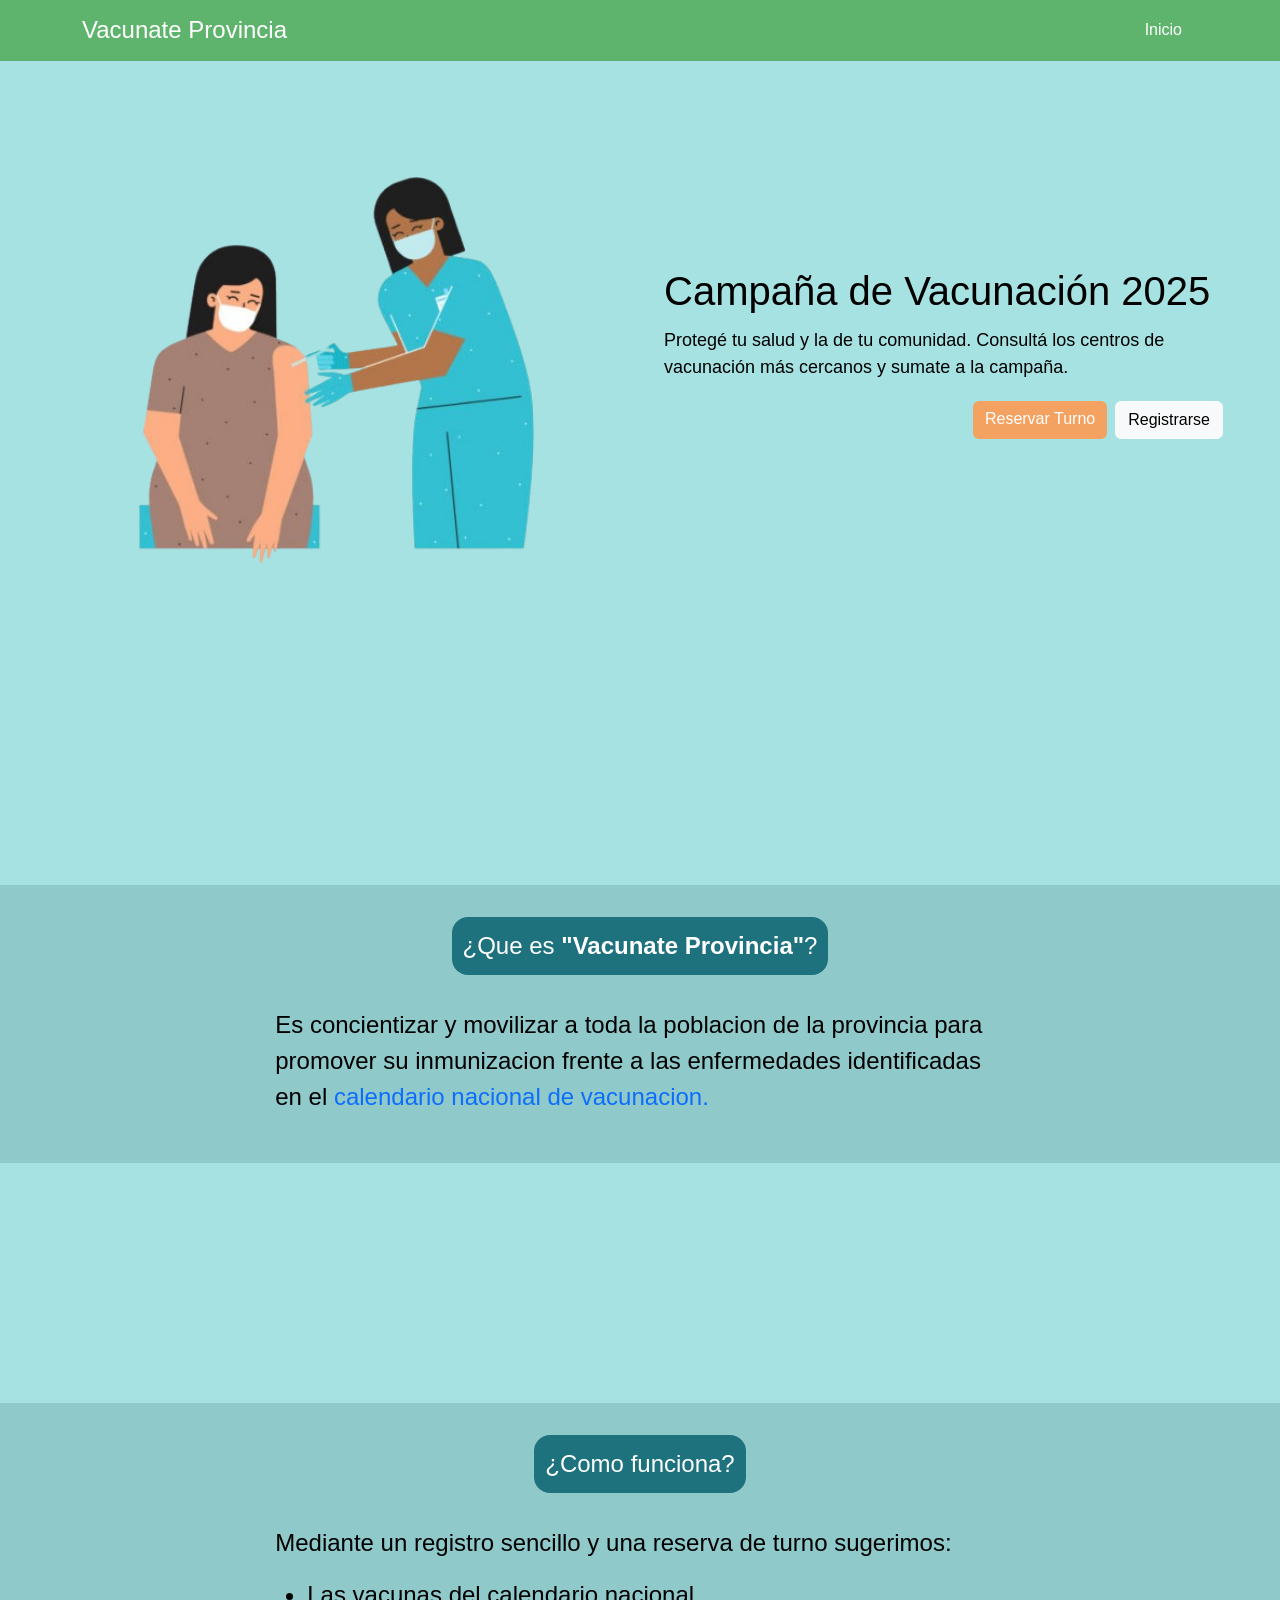
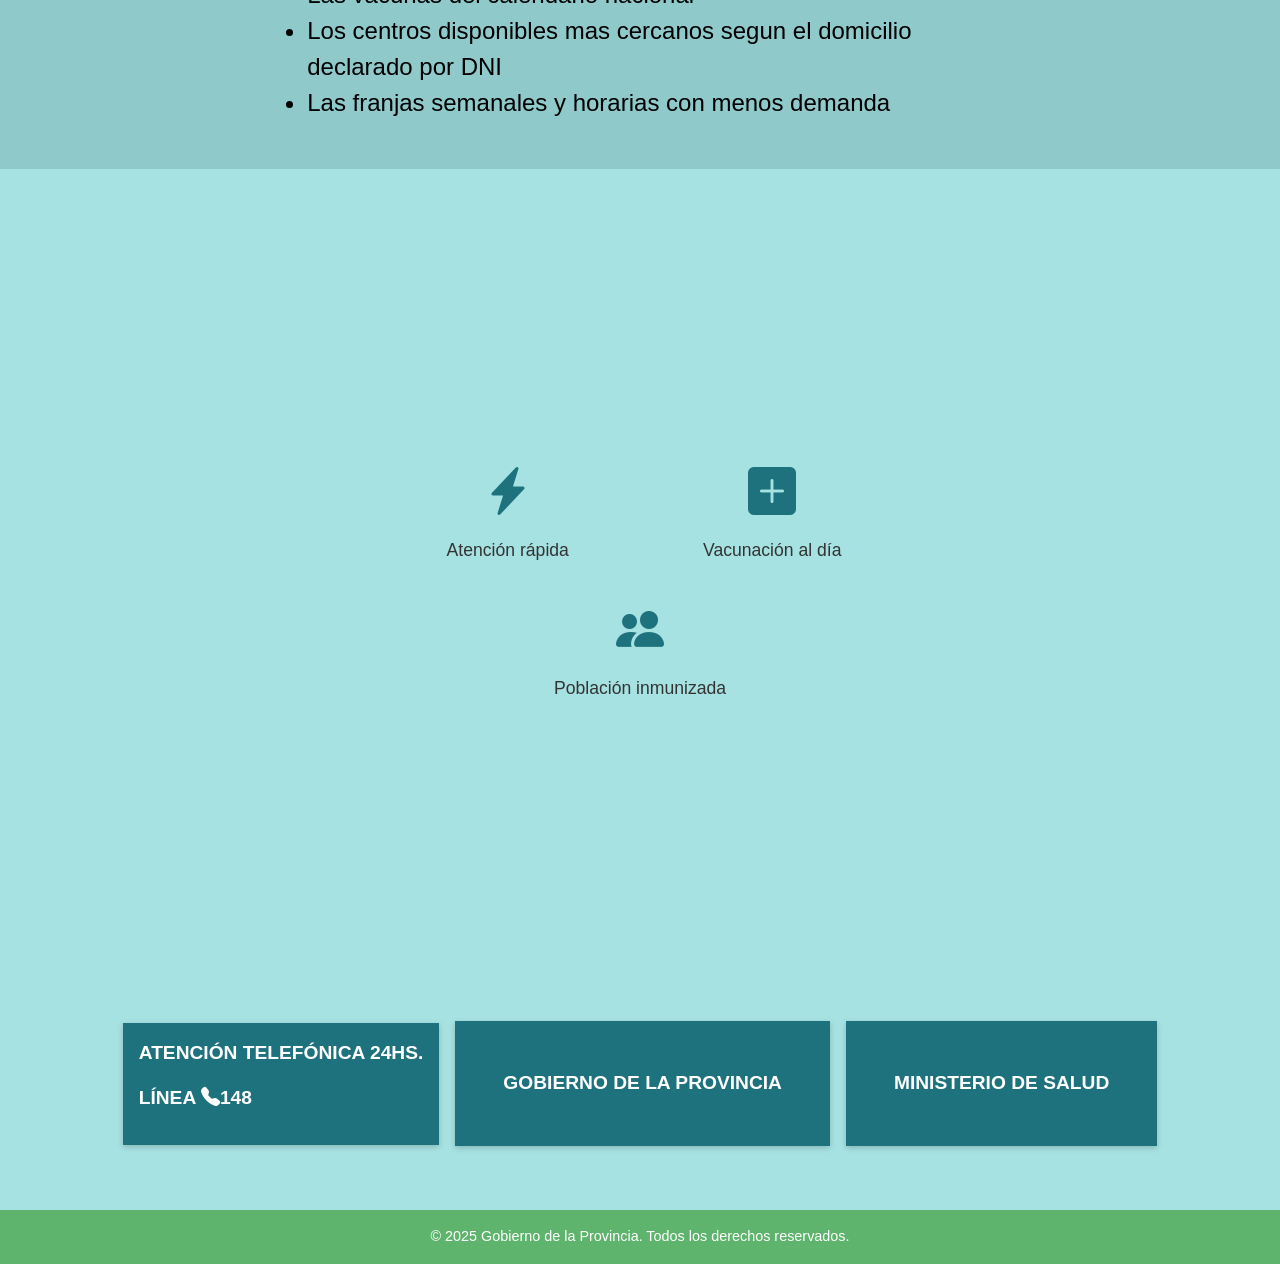
==== index.html @ 9dfaa013 "Se quita etiqueta sin par '</a>'" ====
<!DOCTYPE html>
<html lang="es">

<head>
    <meta charset="UTF-8" />
    <meta name="viewport" content="width=device-width, initial-scale=1.0" />
    <title>Campaña de Vacunación Provincial</title>
    <link href="https://cdn.jsdelivr.net/npm/bootstrap@5.3.0/dist/css/bootstrap.min.css" rel="stylesheet" />
    <link rel="stylesheet" href="https://cdn.jsdelivr.net/npm/bootstrap-icons@1.10.5/font/bootstrap-icons.css">
    <link href="./estilos/indice.css" rel="stylesheet" />
</head>

<body>
    <header class="py-3">
        <div class="container d-flex justify-content-between align-items-center">
            <h4 class="m-0">Vacunate Provincia</h4>
            <nav>

                <a href="index.html" class="text-white text-decoration-none me-3">Inicio</a>
            </nav>
        </div>
    </header>

    <main class="content d-flex flex-column" style="min-height: 60vh;">
        <section class="hero-container d-flex align-items-center justify-content-center gap-5">
            <div class="hero-img">
                <img src="./img/vacunation.png" alt="Vacunación" class="img-fluid rounded">
            </div>
            <div class="hero-text d-flex flex-column gap-1">

                <h1>Campaña de Vacunación 2025</h1>
                <p class="agrandar-fuente">Protegé tu salud y la de tu comunidad. Consultá los centros de vacunación más
                    cercanos y sumate a la
                    campaña.</p>
                <div class="d-flex gap-2 justify-btn">
                    <a href="./paginas/login.html" class="btn btn-primary  fit-content">Reservar Turno</a>
                    <a href="./registro-inicial.html" class="btn btn-light fit-content">Registrarse</a>
                </div>
            </div>
        </section>
        <section
            class="hero-container d-flex flex-column align-items-center justify-content-center gap-5 fuente-xlarge estilo-media color-back-section">
            <div class="d-flex flex-column ancho-div">
                <div class="estilo-div-pregunta">¿Que es <strong>"Vacunate Provincia"</strong>?</div>
                <div>
                    <p>Es concientizar y movilizar a toda la poblacion de la provincia para promover su inmunizacion
                        frente
                        a las enfermedades identificadas en el <a
                            href="https://www.argentina.gob.ar/sites/default/files/2025-01-v2-calendario-nacional-vacunacion.pdf"
                            style="text-decoration: none;">calendario nacional de vacunacion.</a></p>
                </div>
            </div>
        </section>
        <section
            class="hero-container d-flex flex-column align-items-center justify-content-center gap-5 fuente-xlarge estilo-media color-back-section"
            style="width: 100%;">
            <div class="d-flex flex-column ancho-div">
                <div class="estilo-div-pregunta">¿Como funciona?</div>
                <div>
                    <p>Mediante un registro sencillo y una reserva de turno sugerimos:
                    <ul>
                        <li>Las vacunas del calendario nacional</li>
                        <li>Los centros disponibles mas cercanos segun el domicilio declarado por DNI</li>
                        <li>Las franjas semanales y horarias con menos demanda</li>
                    </ul>
                    </p>
                </div>
            </div>
        </section>
        <section class="icon-section">
            <div class="icon-item">
                <i class="bi bi-lightning-charge-fill"></i>
                <p>Atención rápida</p>
            </div>
            <div class="icon-item">
                <i class="bi bi-plus-square-fill"></i>
                <p>Vacunación al día</p>
            </div>
            <div class="icon-item">
                <i class="bi bi-people-fill"></i>
                <p>Población inmunizada</p>
            </div>
        </section>
        <div class="info-boxes">
            <div class="box d-flex flex-column align-self-center p-3">
                <p>ATENCIÓN TELEFÓNICA 24HS.</p>
                <p>LÍNEA <span class="icono-telefono">
                        <i class="bi bi-telephone-fill"></i></span>148</p>
            </div>
            <div class="box align-self-center p-5">GOBIERNO DE LA PROVINCIA</div>
            <div class="box align-self-center p-5">MINISTERIO DE SALUD</div>
        </div>
    </main>
    <footer>
        <div class="container">
            <p class="mb-0">© 2025 Gobierno de la Provincia. Todos los derechos reservados.</p>
        </div>
    </footer>


    <script src="https://cdn.jsdelivr.net/npm/bootstrap@5.3.0/dist/js/bootstrap.bundle.min.js"></script>
</body>

</html>
---- estilos/indice.css ----
:root {
  --celeste: #a7e2e3;
  --verde: #5fb46d;
  --negro: #000000;
}

html,
body {
  margin: 0%;
  /*background-color: var(--celeste);*/
  color: var(--negro);
  font-family: 'Segoe UI', sans-serif;
}

body {
  display: flex;
  flex-direction: column;
  min-height: 100vh;
}

header,
footer {
  background-color: var(--verde);
  color: white;
}

main {
  background-color: var(--celeste);
}

main.content {
  flex: 1;
  /* Ocupa el espacio restante */
  display: flex;
  justify-content: center;
  align-items: center;
  gap: 15rem;
}

.hero {
  padding: 4rem 1rem;
  text-align: center;
  padding-bottom: 15rem;
}

.hero h1 {
  font-size: 2.5rem;
  font-weight: bold;
  color: green;
}

.hero p {
  font-size: 1.2rem;
  margin-top: 1rem;
}

.btn-primary {
  background-color: #f4a261;
  border: none;
  color: white;
}

.btn-primary:hover {
  background-color: #e07b39;
}

footer {
  padding: 1rem 0;
  text-align: center;
  font-size: 0.9rem;
}

.submit {
  width: 100%;
}

.hero-container {
  display: flex;
  flex-wrap: nowrap;
  gap: 2rem;
  padding: 2rem;
}

.hero-text {
  max-width: 600px;
  flex: 1;
}

.hero-img {
  max-width: 700px;
  flex: 1;
}

.hero-img img {
  width: 100%;
  height: auto;
  object-fit: cover;
}

.justify-btn {
  justify-content: end;
}

@media (max-width: 850px) {
  .hero-img {
    display: none;
  }

  .justify-btn {
    justify-content: space-evenly;
  }

  .estilo-extra {
    width: 100% !important;
    font-size: large;
    margin-bottom: 10%;
    background-color: #8fc9ca;
  }

  .hero-container {
    margin-top: 10%;
  }

}

.fit-content {
  max-width: fit-content;
}

.fuente-xlarge {
  font-size: x-large;
}

.ancho-div {
  width: 60%;
  gap:2rem;
}

.estilo-div-pregunta {
  align-self: center;
  background-color: #1e727d;
  color: white;
  padding: 1.5%;
  border-radius: 1rem;
  width: fit-content;
}

.agrandar-fuente {
  font-size: large;
}

.color-back-section{
  background-color: #8fc9ca;
}

.info-boxes {
  display: flex;
  flex-wrap: wrap;
  gap: 1rem;
  justify-content: center;
  margin: 2rem auto;
  font-weight: bolder;
  margin-bottom: 5%;
}

.box {
  background-color: #1e727d;
  color: white;
  padding: 1.5rem;
  font-size: 1.2rem;
  font-family: sans-serif;
  box-shadow: 0 2px 6px rgba(0, 0, 0, 0.2);
  transition: transform 0.3s ease;
}

.box:hover {
  transform: scale(1.03);
}

.icon-section {
  display: flex;
  flex-wrap: wrap;
  justify-content: center;
  gap: 2rem;
  margin: 3rem auto;
  text-align: center;
}

.icon-item {
  flex: 1 1 150px;
  display: flex;
  flex-direction: column;
  align-items: center;
  font-family: sans-serif;
}

.icon-item i {
  font-size: 3rem;
  color: #1e727d;
  margin-bottom: 0.5rem;
}

.icon-item p {
  font-size: 1.1rem;
  color: #333;
  margin: 0;
}
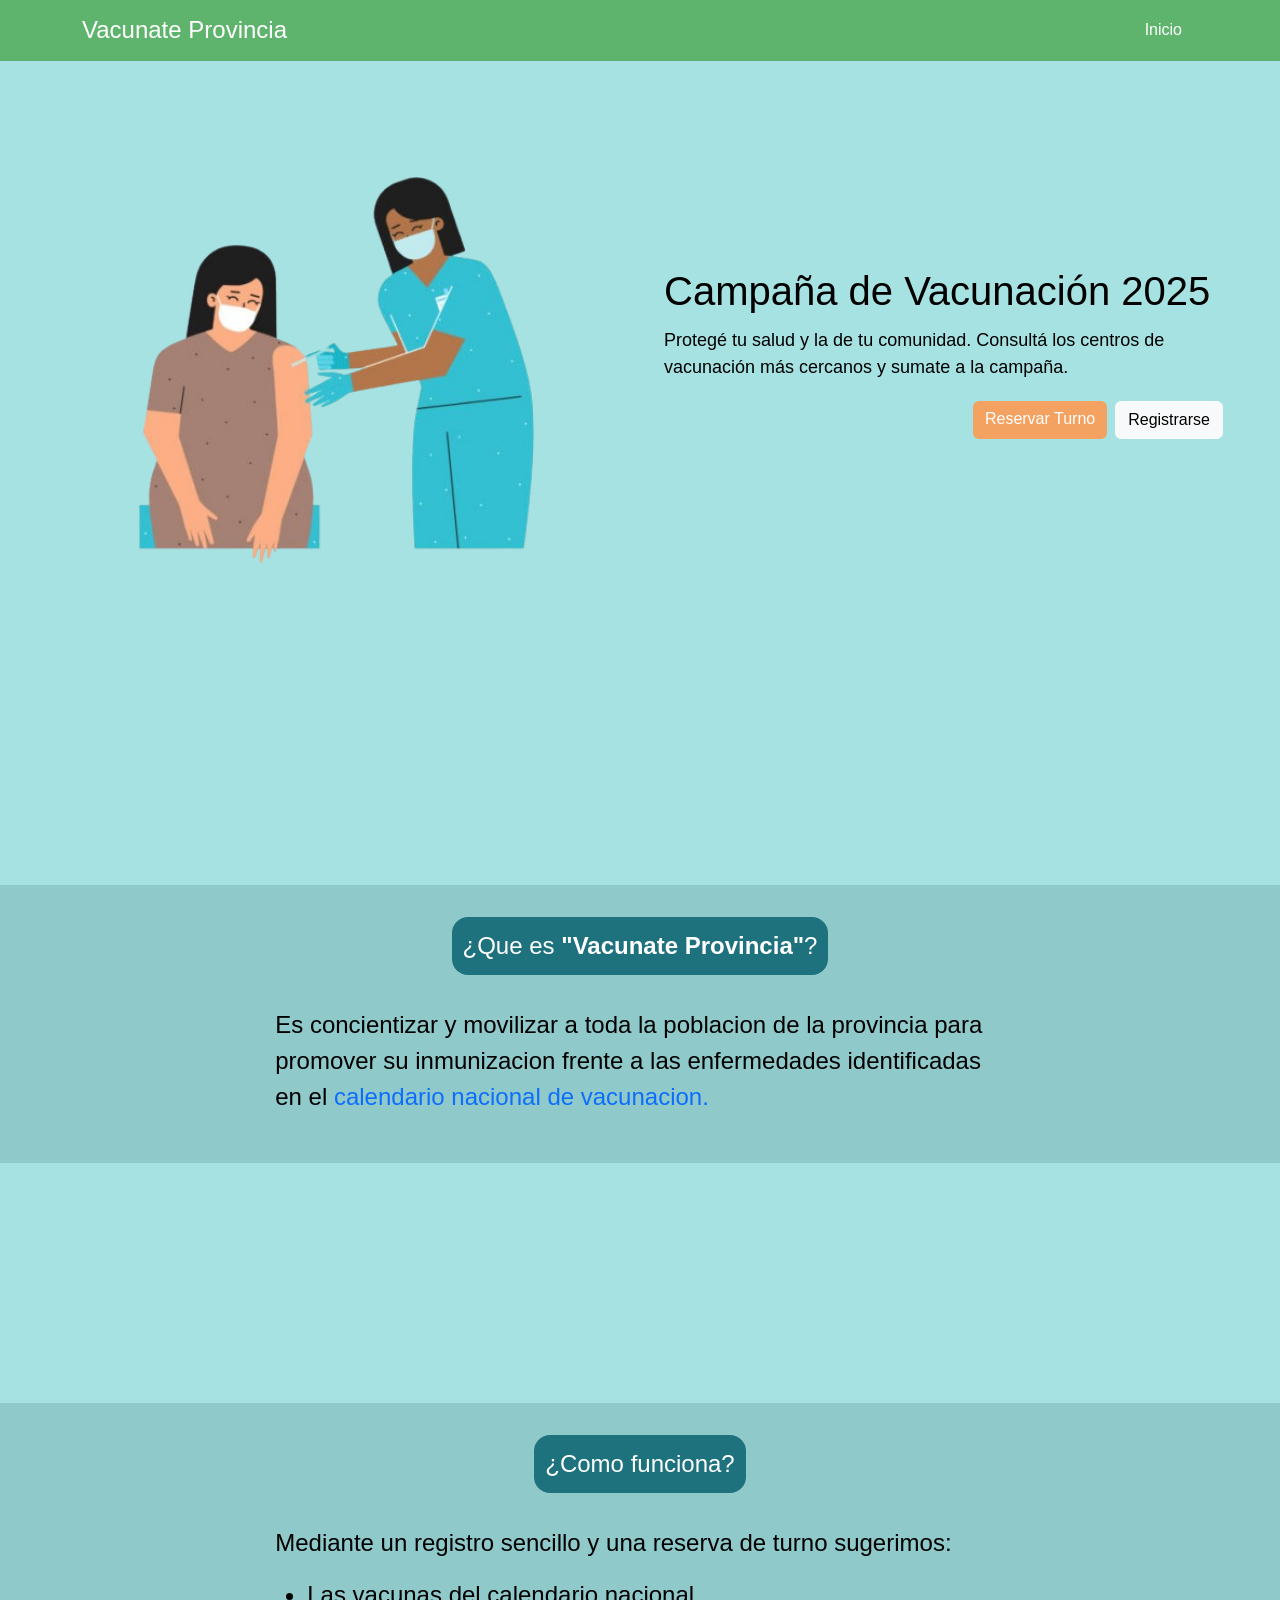
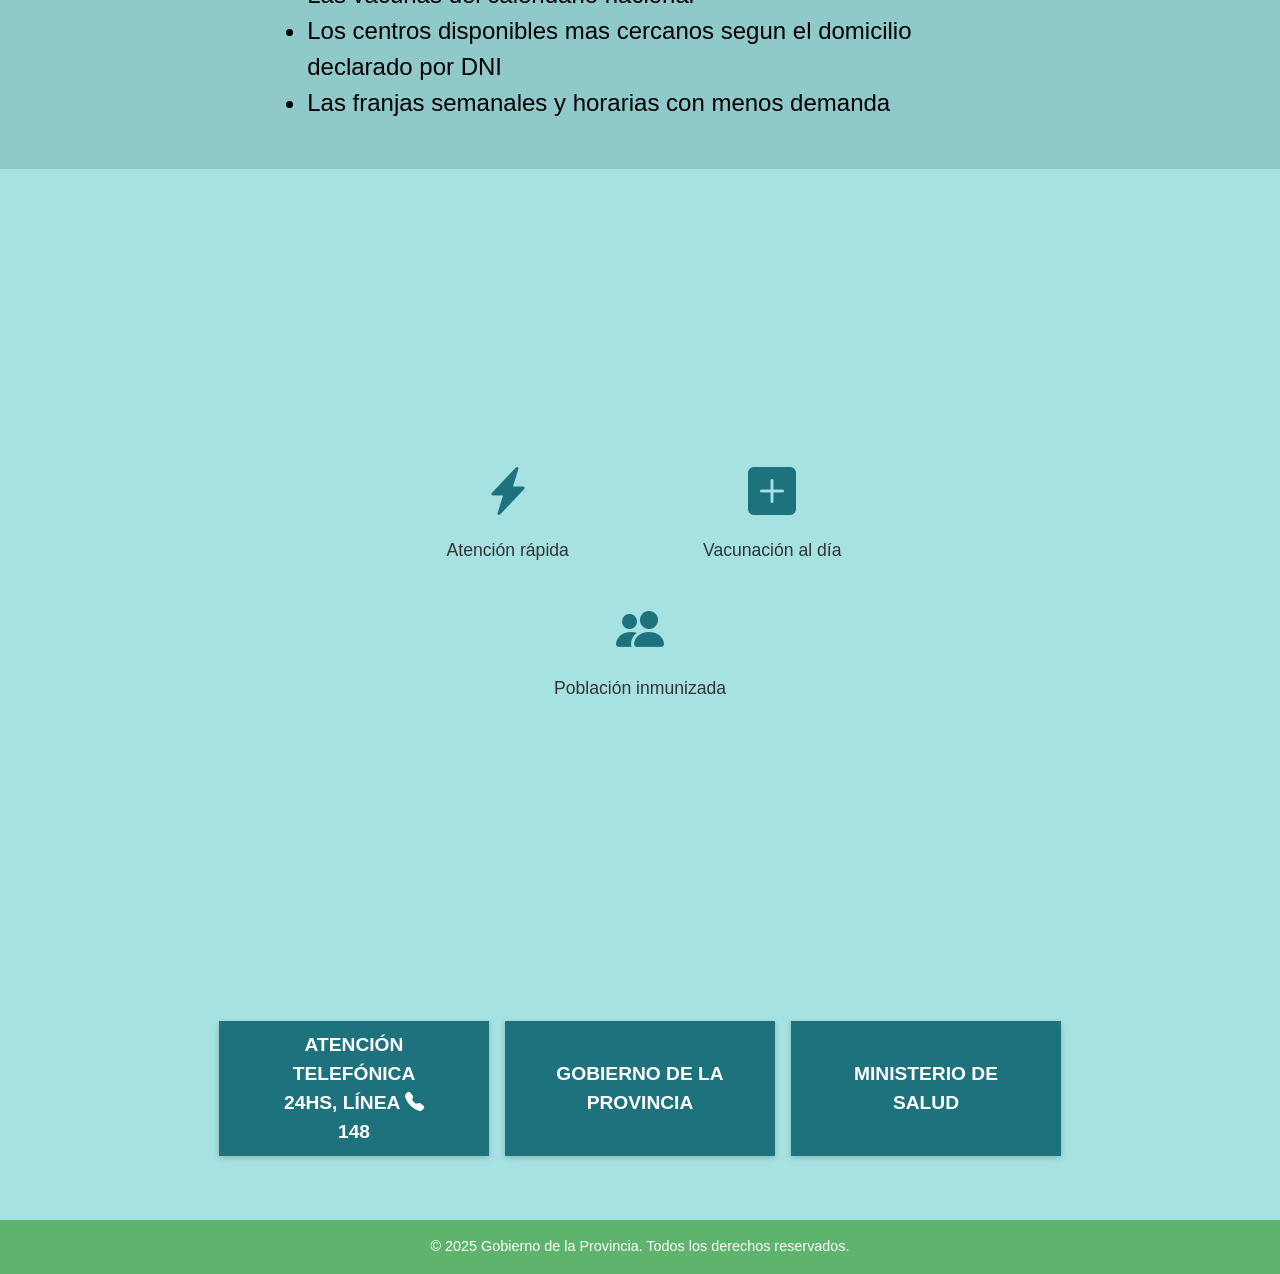
==== commit d29e467e: "Otros cambios" ====
--- a/index.html
+++ b/index.html
@@ -63,7 +63,7 @@
                         <li>Los centros disponibles mas cercanos segun el domicilio declarado por DNI</li>
                         <li>Las franjas semanales y horarias con menos demanda</li>
                     </ul>
-                    </p>
+                    </a></p>
                 </div>
             </div>
         </section>
@@ -82,13 +82,19 @@
             </div>
         </section>
         <div class="info-boxes">
-            <div class="box d-flex flex-column align-self-center p-3">
-                <p>ATENCIÓN TELEFÓNICA 24HS.</p>
-                <p>LÍNEA <span class="icono-telefono">
-                        <i class="bi bi-telephone-fill"></i></span>148</p>
-            </div>
-            <div class="box align-self-center p-5">GOBIERNO DE LA PROVINCIA</div>
-            <div class="box align-self-center p-5">MINISTERIO DE SALUD</div>
+           <div class="d-flex justify-content-center align-items-stretch gap-3 direcion-query">
+  <div class="box equal-size p-5">
+    <p class="margen-cero">
+      ATENCIÓN TELEFÓNICA 24HS, LÍNEA 
+      <span class="icono-telefono">
+        <i class="bi bi-telephone-fill"></i>
+      </span> 148
+    </p>
+  </div>
+  <div class="box equal-size p-5">GOBIERNO DE LA PROVINCIA</div>
+  <div class="box equal-size p-5">MINISTERIO DE SALUD</div>
+</div>
+
         </div>
     </main>
     <footer>
--- a/estilos/indice.css
+++ b/estilos/indice.css
@@ -121,6 +121,10 @@
     margin-top: 10%;
   }
 
+  .direcion-query{
+    flex-direction: column;
+  }
+
 }
 
 .fit-content {
@@ -205,3 +209,16 @@
   color: #333;
   margin: 0;
 }
+
+.margen-cero{
+margin:0%;
+}
+
+.equal-size {
+  display: flex;
+  align-items: center;
+  justify-content: center;
+  width: 30vh;       
+  height: 15vh;      
+  text-align: center; 
+}
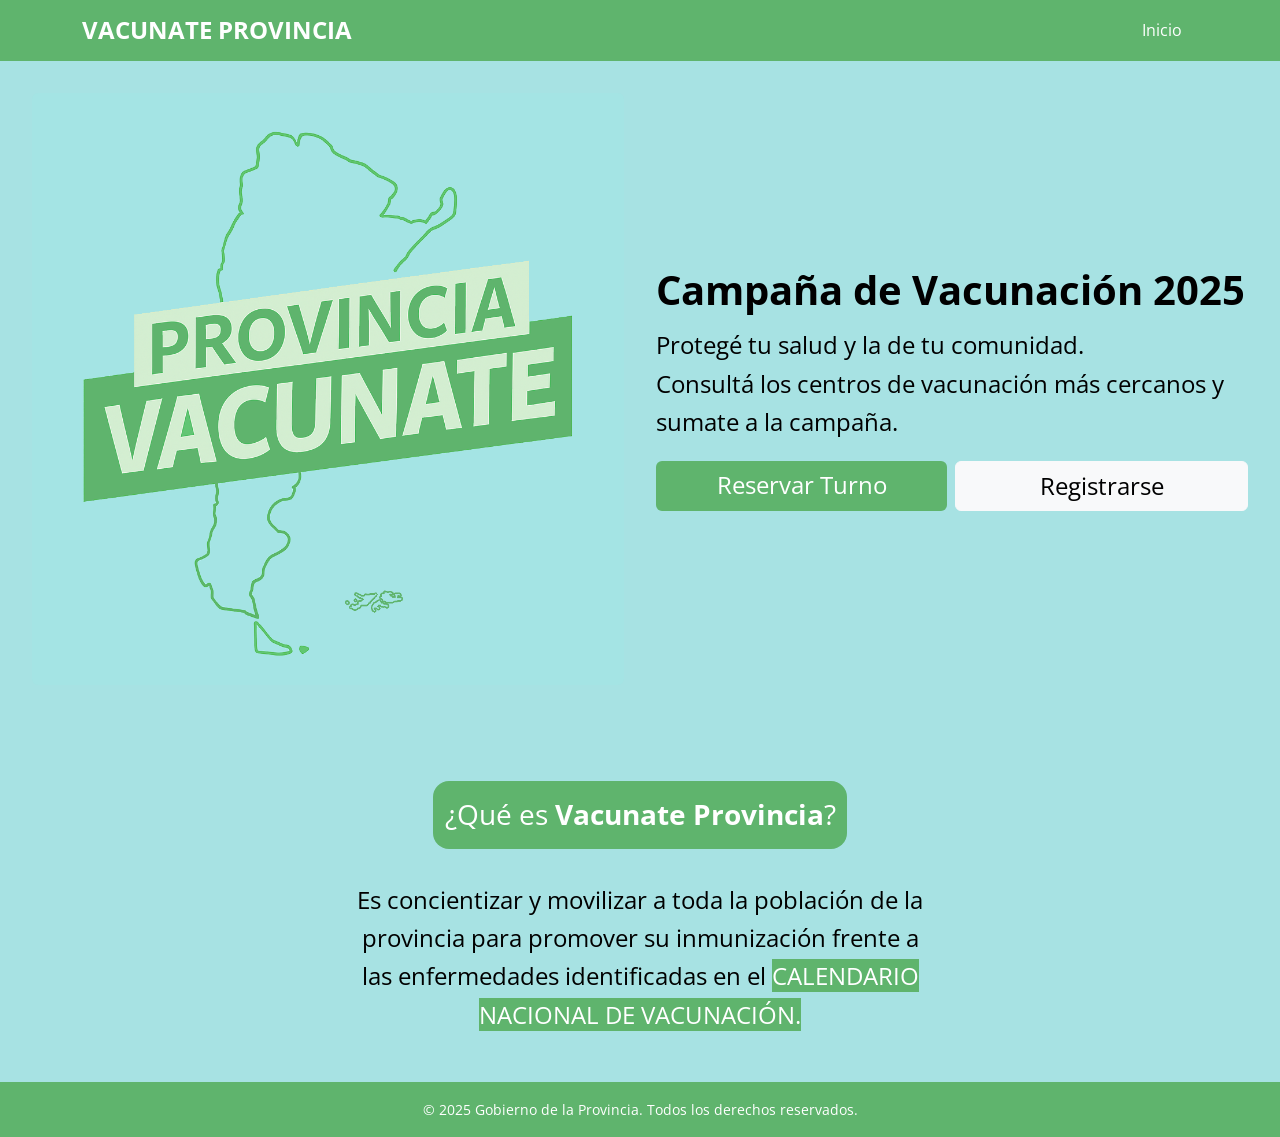
==== commit 7e9e002f: "nuevo estilo" ====
--- a/index.html
+++ b/index.html
@@ -6,14 +6,15 @@
     <meta name="viewport" content="width=device-width, initial-scale=1.0" />
     <title>Campaña de Vacunación Provincial</title>
     <link href="https://cdn.jsdelivr.net/npm/bootstrap@5.3.0/dist/css/bootstrap.min.css" rel="stylesheet" />
-    <link rel="stylesheet" href="https://cdn.jsdelivr.net/npm/bootstrap-icons@1.10.5/font/bootstrap-icons.css">
+    <link href="https://fonts.googleapis.com/css2?family=Open+Sans&display=swap" rel="stylesheet">
+    <script src="https://cdn.jsdelivr.net/npm/bootstrap@5.2.3/dist/js/bootstrap.bundle.min.js"></script>
     <link href="./estilos/indice.css" rel="stylesheet" />
 </head>
 
 <body>
     <header class="py-3">
         <div class="container d-flex justify-content-between align-items-center">
-            <h4 class="m-0">Vacunate Provincia</h4>
+            <h4 class="m-0 fw-bold">VACUNATE PROVINCIA</h4>
             <nav>
 
                 <a href="index.html" class="text-white text-decoration-none me-3">Inicio</a>
@@ -22,80 +23,27 @@
     </header>
 
     <main class="content d-flex flex-column" style="min-height: 60vh;">
-        <section class="hero-container d-flex align-items-center justify-content-center gap-5">
+        <section class="hero-container d-flex align-items-center justify-content-center">
             <div class="hero-img">
-                <img src="./img/vacunation.png" alt="Vacunación" class="img-fluid rounded">
+                <img src="./img/logo.png" alt="Logo Provincia Vacunate" class="img-fluid rounded logo">
             </div>
             <div class="hero-text d-flex flex-column gap-1">
-
-                <h1>Campaña de Vacunación 2025</h1>
-                <p class="agrandar-fuente">Protegé tu salud y la de tu comunidad. Consultá los centros de vacunación más
-                    cercanos y sumate a la
+                <h1 class="campaña-2025 fs-1">Campaña de Vacunación 2025</h1>
+                <p class="fs-4">Protegé tu salud y la de tu comunidad.<br>Consultá los centros de vacunación más cercanos y sumate a la
                     campaña.</p>
                 <div class="d-flex gap-2 justify-btn">
-                    <a href="./paginas/login.html" class="btn btn-primary  fit-content">Reservar Turno</a>
-                    <a href="./registro-inicial.html" class="btn btn-light fit-content">Registrarse</a>
+                    <a href="login.html" class="btn btn-custom w-100 fs-4">Reservar Turno</a>
+                    <a href="./registro-inicial.html" class="btn btn-light w-100 fs-4">Registrarse</a>
                 </div>
             </div>
         </section>
-        <section
-            class="hero-container d-flex flex-column align-items-center justify-content-center gap-5 fuente-xlarge estilo-media color-back-section">
-            <div class="d-flex flex-column ancho-div">
-                <div class="estilo-div-pregunta">¿Que es <strong>"Vacunate Provincia"</strong>?</div>
-                <div>
-                    <p>Es concientizar y movilizar a toda la poblacion de la provincia para promover su inmunizacion
-                        frente
-                        a las enfermedades identificadas en el <a
-                            href="https://www.argentina.gob.ar/sites/default/files/2025-01-v2-calendario-nacional-vacunacion.pdf"
-                            style="text-decoration: none;">calendario nacional de vacunacion.</a></p>
-                </div>
+        <section class="hero-container d-flex flex-column align-items-center justify-content-center estilo-extra estilo-media">
+            <div class="estilo-div-pregunta fs-3">¿Qué es <strong>Vacunate Provincia</strong>?</div>
+            <div>
+                <p class="text-center fs-4">Es concientizar y movilizar a toda la población de la provincia para promover su inmunización frente
+                    a las enfermedades identificadas en el <a href="https://www.argentina.gob.ar/sites/default/files/2025-01-v2-calendario-nacional-vacunacion.pdf" class="btn-custom" style="text-decoration: none;">CALENDARIO NACIONAL DE VACUNACIÓN.</a></p>
             </div>
         </section>
-        <section
-            class="hero-container d-flex flex-column align-items-center justify-content-center gap-5 fuente-xlarge estilo-media color-back-section"
-            style="width: 100%;">
-            <div class="d-flex flex-column ancho-div">
-                <div class="estilo-div-pregunta">¿Como funciona?</div>
-                <div>
-                    <p>Mediante un registro sencillo y una reserva de turno sugerimos:
-                    <ul>
-                        <li>Las vacunas del calendario nacional</li>
-                        <li>Los centros disponibles mas cercanos segun el domicilio declarado por DNI</li>
-                        <li>Las franjas semanales y horarias con menos demanda</li>
-                    </ul>
-                    </a></p>
-                </div>
-            </div>
-        </section>
-        <section class="icon-section">
-            <div class="icon-item">
-                <i class="bi bi-lightning-charge-fill"></i>
-                <p>Atención rápida</p>
-            </div>
-            <div class="icon-item">
-                <i class="bi bi-plus-square-fill"></i>
-                <p>Vacunación al día</p>
-            </div>
-            <div class="icon-item">
-                <i class="bi bi-people-fill"></i>
-                <p>Población inmunizada</p>
-            </div>
-        </section>
-        <div class="info-boxes">
-           <div class="d-flex justify-content-center align-items-stretch gap-3 direcion-query">
-  <div class="box equal-size p-5">
-    <p class="margen-cero">
-      ATENCIÓN TELEFÓNICA 24HS, LÍNEA 
-      <span class="icono-telefono">
-        <i class="bi bi-telephone-fill"></i>
-      </span> 148
-    </p>
-  </div>
-  <div class="box equal-size p-5">GOBIERNO DE LA PROVINCIA</div>
-  <div class="box equal-size p-5">MINISTERIO DE SALUD</div>
-</div>
-
-        </div>
     </main>
     <footer>
         <div class="container">
--- a/estilos/indice.css
+++ b/estilos/indice.css
@@ -2,14 +2,21 @@
   --celeste: #a7e2e3;
   --verde: #5fb46d;
   --negro: #000000;
+  --gris-claro: #f8f9fa;
+  --vacuna-color1: #986192;
+  --vacuna-color2: #A67D75;
+  --vacuna-color3: #4D7E5A;
+  --vacuna-color4: #427AA1;
+  --vacuna-color5: #0B6F53;
 }
 
 html,
 body {
   margin: 0%;
-  /*background-color: var(--celeste);*/
+  background-color: var(--celeste);
   color: var(--negro);
-  font-family: 'Segoe UI', sans-serif;
+  font-family: 'Open Sans', Arial, sans-serif;
+  line-height: 1.6;
 }
 
 body {
@@ -34,7 +41,7 @@
   display: flex;
   justify-content: center;
   align-items: center;
-  gap: 15rem;
+  gap: 2rem;
 }
 
 .hero {
@@ -101,6 +108,299 @@
   justify-content: end;
 }
 
+.campaña-2025{
+  font-weight: bold;
+}
+
+.btn-custom {
+  background-color: #5fb46d;
+  color: white;
+  border: none;
+}
+
+.btn-custom:hover {
+  background-color: #489c58;
+  color: white;
+}
+
+.btn {
+  font-size: 1.3rem;
+}
+
+.estilo-div-pregunta {
+  background-color: var(--verde);
+  color: white;
+  padding: 2%;
+  border-radius: 1rem;
+}
+
+input.form-control {
+  border: 1.5px solid #5fb46d;
+}
+
+input.form-control:focus {
+  border-color: #4da75e;
+  box-shadow: 0 0 0 0.15rem rgba(95, 180, 109, 0.25);
+}
+
+.login-container{
+  max-width: 500px;
+  margin: 5rem auto;
+  padding: 2.5rem;
+  background-color: var(--gris-claro);
+  border-radius: 1rem;
+  box-shadow: 0 0 15px rgba(0, 0, 0, 0.1);
+
+    .form-icon {
+    position: absolute;
+    top: 50%;
+    left: 12px;
+    font-size: 1.2rem;
+    color: #888;
+    pointer-events: none;
+    }
+
+    .registrate-aca{
+      font-size: 1rem;
+    }
+}
+
+.registro-container{
+  max-width: 500px;
+  margin: 5rem auto;
+  padding: 2.5rem;
+  background-color: var(--gris-claro);
+  border-radius: 1rem;
+  box-shadow: 0 0 15px rgba(0, 0, 0, 0.1);
+
+  .btn-check{
+    border-color: var(--verde);
+  }
+}
+
+.btn-outline-genero {
+  border-color: var(--verde);
+  color: var(--verde);
+}
+
+.btn-outline-genero:hover,
+.btn-check:checked + .btn-outline-genero {
+  background-color: var(--verde);
+  color: white;
+}
+
+.btn-outline-genero:hover,
+.btn-outline-genero:focus {
+  background-color: var(--verde);
+  color: white;
+  border-color: var(--verde);
+}
+
+.icono{
+  font-size: 4rem; 
+  color: #5fb46d;
+}
+
+.registro-exitoso{
+  max-width: 500px; 
+  background: white; 
+  border-radius: 1rem;
+}
+
+.confirmar-turno{
+  max-width: 800px; 
+  background: white; 
+  border-radius: 1rem;
+}
+
+.form-container {
+      max-width: 500px;
+      margin: 5rem auto;
+      padding: 2.5rem;
+      background-color: white;
+      border-radius: 1rem;
+      box-shadow: 0 0 15px rgba(0, 0, 0, 0.1);
+    }
+
+.reservar-turno{
+  background-color: white;
+  max-width: 1100px;
+  border-radius: 1rem;
+  box-shadow: 0 0 15px rgba(0, 0, 0, 0.1);
+  padding: 2.5rem;
+}
+
+.item-reservar-turno{
+  border: 2px solid var(--celeste);
+  border-radius: 2rem;
+  padding: 1.2rem;
+}
+
+.descatar{
+  background-color: var(--verde);
+}
+
+/* reservar turno */
+
+.jeringa{
+  max-height: 40px;
+}
+
+.btn-outline-color1 {
+  color: black; /* texto y borde */
+  border: 2.5px solid var(--vacuna-color1);
+  background-color: transparent;
+  border-radius: 1rem;
+  transition: all 0.2s ease-in-out;
+}
+.btn-outline-color1:hover,
+.btn-outline-color1:focus,
+.btn-outline-color1:active {
+  background-color: transparent !important;
+  color: var(--vacuna-color1) !important;
+  border: 2px solid var(--vacuna-color1) !important;
+  box-shadow: none !important;
+  outline: none !important;
+}
+input[type="radio"]:checked + .btn-outline-color1 {
+  background-color: var(--vacuna-color1);
+  color: white;
+  border-color: var(--vacuna-color1);
+}
+input[type="radio"]:checked + .btn-outline-color1:hover,
+input[type="radio"]:checked + .btn-outline-color1:focus,
+input[type="radio"]:checked + .btn-outline-color1:active {
+  background-color: var(--vacuna-color1) !important;
+  color: white !important;
+  border: 2.5px solid var(--vacuna-color1) !important;
+  box-shadow: none !important;
+  outline: none !important;
+}
+
+.btn-outline-color2 {
+  color: black; /* texto y borde */
+  border: 2.5px solid var(--vacuna-color2);
+  background-color: transparent;
+  border-radius: 1rem;
+  transition: all 0.2s ease-in-out;
+}
+.btn-outline-color2:hover,
+.btn-outline-color2:focus,
+.btn-outline-color2:active {
+  background-color: transparent !important;
+  color: var(--vacuna-color2) !important;
+  border: 2px solid var(--vacuna-color2) !important;
+  box-shadow: none !important;
+  outline: none !important;
+}
+input[type="radio"]:checked + .btn-outline-color2 {
+  background-color: var(--vacuna-color2);
+  color: white;
+  border-color: var(--vacuna-color2);
+}
+input[type="radio"]:checked + .btn-outline-color2:hover,
+input[type="radio"]:checked + .btn-outline-color2:focus,
+input[type="radio"]:checked + .btn-outline-color2:active {
+  background-color: var(--vacuna-color2) !important;
+  color: white !important;
+  border: 2.5px solid var(--vacuna-color2) !important;
+  box-shadow: none !important;
+  outline: none !important;
+}
+
+.btn-outline-color3 {
+  color: black; /* texto y borde */
+  border: 2.5px solid var(--vacuna-color3);
+  background-color: transparent;
+  border-radius: 1rem;
+  transition: all 0.2s ease-in-out;
+}
+.btn-outline-color3:hover,
+.btn-outline-color3:focus,
+.btn-outline-color3:active {
+  background-color: transparent !important;
+  color: var(--vacuna-color3) !important;
+  border: 2px solid var(--vacuna-color3) !important;
+  box-shadow: none !important;
+  outline: none !important;
+}
+input[type="radio"]:checked + .btn-outline-color3 {
+  background-color: var(--vacuna-color3);
+  color: white;
+  border-color: var(--vacuna-color3);
+}
+input[type="radio"]:checked + .btn-outline-color3:hover,
+input[type="radio"]:checked + .btn-outline-color3:focus,
+input[type="radio"]:checked + .btn-outline-color3:active {
+  background-color: var(--vacuna-color3) !important;
+  color: white !important;
+  border: 2.5px solid var(--vacuna-color3) !important;
+  box-shadow: none !important;
+  outline: none !important;
+}
+
+.btn-outline-color4 {
+  color: black;
+  border: 2.5px solid var(--vacuna-color4);
+  background-color: transparent;
+  border-radius: 1rem;
+  transition: all 0.2s ease-in-out;
+}
+.btn-outline-color4:hover,
+.btn-outline-color4:focus,
+.btn-outline-color4:active {
+  background-color: transparent !important;
+  color: var(--vacuna-color4) !important;
+  border: 2px solid var(--vacuna-color4) !important;
+  box-shadow: none !important;
+  outline: none !important;
+}
+input[type="radio"]:checked + .btn-outline-color4 {
+  background-color: var(--vacuna-color4);
+  color: white;
+  border-color: var(--vacuna-color4);
+}
+input[type="radio"]:checked + .btn-outline-color4:hover,
+input[type="radio"]:checked + .btn-outline-color4:focus,
+input[type="radio"]:checked + .btn-outline-color4:active {
+  background-color: var(--vacuna-color4) !important;
+  color: white !important;
+  border: 2.5px solid var(--vacuna-color4) !important;
+  box-shadow: none !important;
+  outline: none !important;
+}
+
+.btn-outline-color5 {
+  color: black;
+  border: 2.5px solid var(--vacuna-color5);
+  background-color: transparent;
+  border-radius: 1rem;
+  transition: all 0.2s ease-in-out;
+}
+.btn-outline-color5:hover,
+.btn-outline-color5:focus,
+.btn-outline-color5:active {
+  background-color: transparent !important;
+  color: var(--vacuna-color5) !important;
+  border: 2px solid var(--vacuna-color5) !important;
+  box-shadow: none !important;
+  outline: none !important;
+}
+input[type="radio"]:checked + .btn-outline-color5 {
+  background-color: var(--vacuna-color5);
+  color: white;
+  border-color: var(--vacuna-color5);
+}
+input[type="radio"]:checked + .btn-outline-color5:hover,
+input[type="radio"]:checked + .btn-outline-color5:focus,
+input[type="radio"]:checked + .btn-outline-color5:active {
+  background-color: var(--vacuna-color5) !important;
+  color: white !important;
+  border: 2.5px solid var(--vacuna-color5) !important;
+  box-shadow: none !important;
+  outline: none !important;
+}
+
 @media (max-width: 850px) {
   .hero-img {
     display: none;
@@ -111,114 +411,26 @@
   }
 
   .estilo-extra {
-    width: 100% !important;
-    font-size: large;
-    margin-bottom: 10%;
-    background-color: #8fc9ca;
+    width: 85% !important;
+    font-size:large;
+    margin-bottom:10%;
   }
 
   .hero-container {
     margin-top: 10%;
   }
 
-  .direcion-query{
-    flex-direction: column;
-  }
-
 }
 
 .fit-content {
   max-width: fit-content;
 }
 
-.fuente-xlarge {
+.estilo-extra {
+  width: 50%;
   font-size: x-large;
-}
-
-.ancho-div {
-  width: 60%;
-  gap:2rem;
-}
-
-.estilo-div-pregunta {
-  align-self: center;
-  background-color: #1e727d;
-  color: white;
-  padding: 1.5%;
-  border-radius: 1rem;
-  width: fit-content;
 }
 
 .agrandar-fuente {
   font-size: large;
-}
-
-.color-back-section{
-  background-color: #8fc9ca;
-}
-
-.info-boxes {
-  display: flex;
-  flex-wrap: wrap;
-  gap: 1rem;
-  justify-content: center;
-  margin: 2rem auto;
-  font-weight: bolder;
-  margin-bottom: 5%;
-}
-
-.box {
-  background-color: #1e727d;
-  color: white;
-  padding: 1.5rem;
-  font-size: 1.2rem;
-  font-family: sans-serif;
-  box-shadow: 0 2px 6px rgba(0, 0, 0, 0.2);
-  transition: transform 0.3s ease;
-}
-
-.box:hover {
-  transform: scale(1.03);
-}
-
-.icon-section {
-  display: flex;
-  flex-wrap: wrap;
-  justify-content: center;
-  gap: 2rem;
-  margin: 3rem auto;
-  text-align: center;
-}
-
-.icon-item {
-  flex: 1 1 150px;
-  display: flex;
-  flex-direction: column;
-  align-items: center;
-  font-family: sans-serif;
-}
-
-.icon-item i {
-  font-size: 3rem;
-  color: #1e727d;
-  margin-bottom: 0.5rem;
-}
-
-.icon-item p {
-  font-size: 1.1rem;
-  color: #333;
-  margin: 0;
-}
-
-.margen-cero{
-margin:0%;
-}
-
-.equal-size {
-  display: flex;
-  align-items: center;
-  justify-content: center;
-  width: 30vh;       
-  height: 15vh;      
-  text-align: center; 
-}
+}
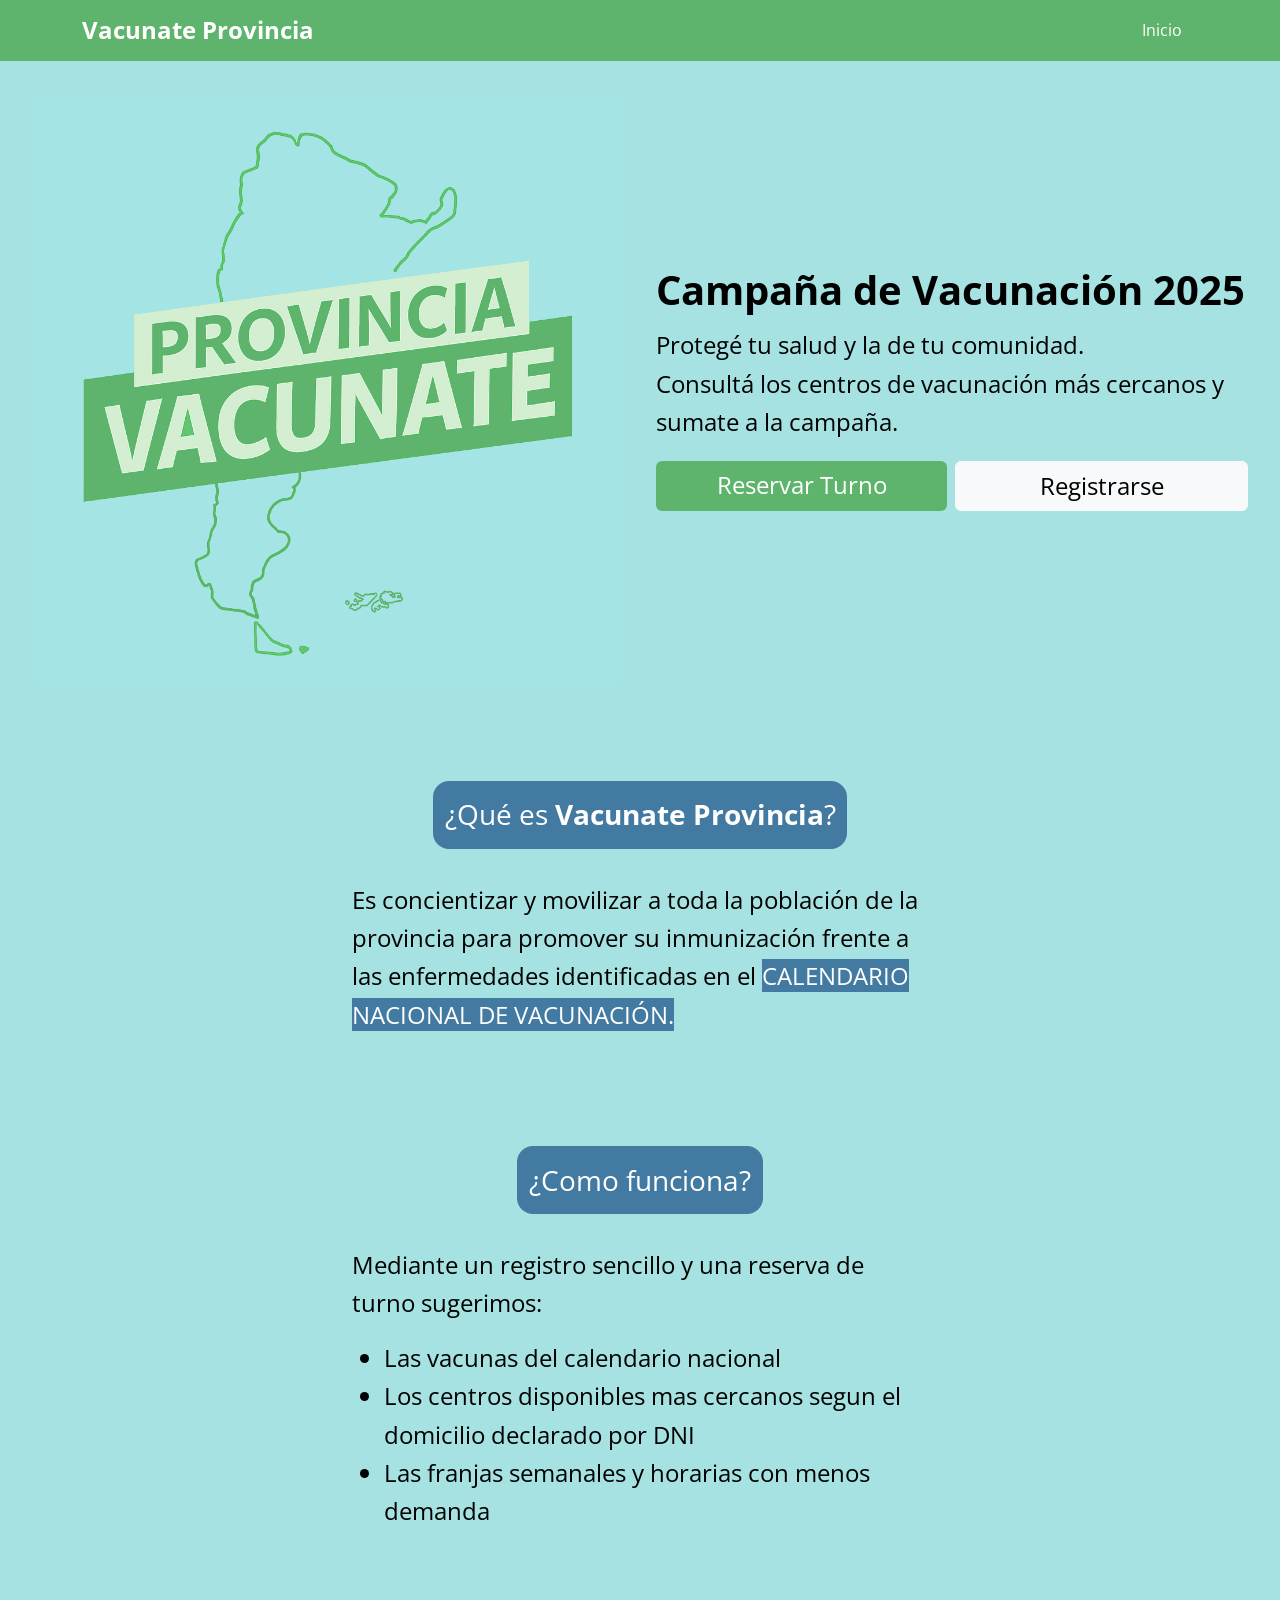
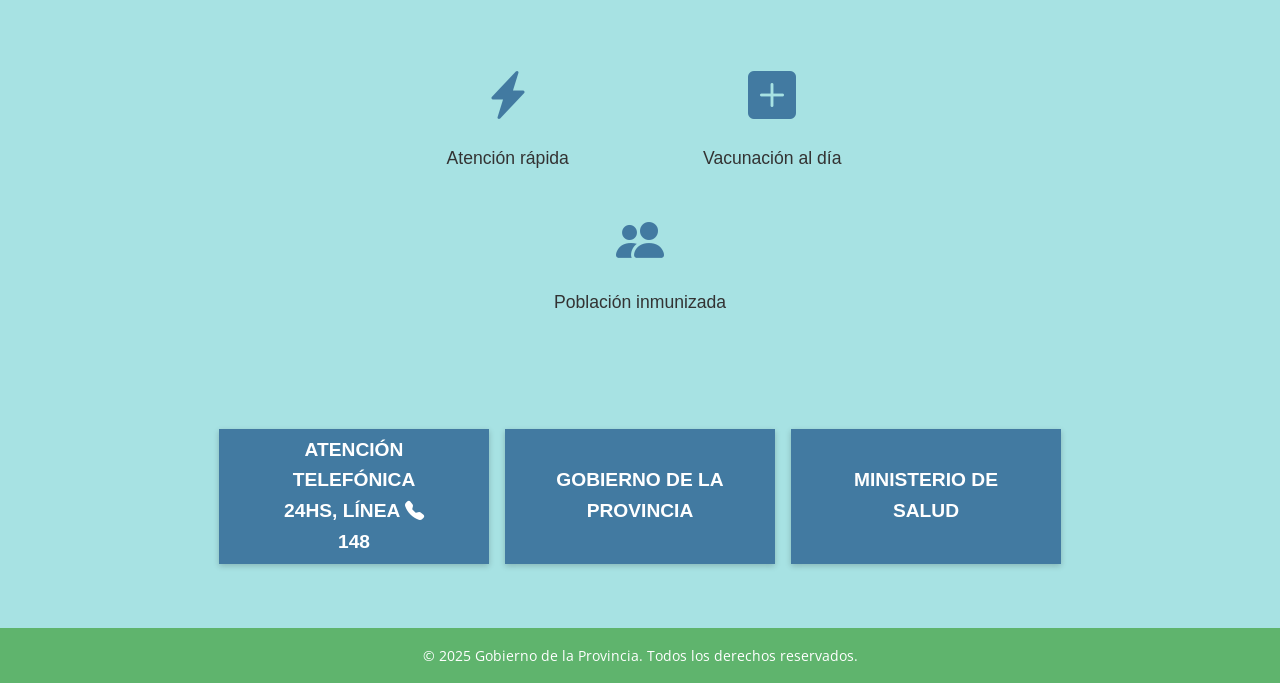
==== commit b15b9ab8: "Ultimos detalles" ====
--- a/index.html
+++ b/index.html
@@ -8,13 +8,14 @@
     <link href="https://cdn.jsdelivr.net/npm/bootstrap@5.3.0/dist/css/bootstrap.min.css" rel="stylesheet" />
     <link href="https://fonts.googleapis.com/css2?family=Open+Sans&display=swap" rel="stylesheet">
     <script src="https://cdn.jsdelivr.net/npm/bootstrap@5.2.3/dist/js/bootstrap.bundle.min.js"></script>
+    <link rel="stylesheet" href="https://cdn.jsdelivr.net/npm/bootstrap-icons@1.10.5/font/bootstrap-icons.css">
     <link href="./estilos/indice.css" rel="stylesheet" />
 </head>
 
 <body>
     <header class="py-3">
         <div class="container d-flex justify-content-between align-items-center">
-            <h4 class="m-0 fw-bold">VACUNATE PROVINCIA</h4>
+            <a href="./index.html" class="text-decoration-none" style="color:white"><h4 class="m-0 fw-bold">Vacunate Provincia</h4></a>
             <nav>
 
                 <a href="index.html" class="text-white text-decoration-none me-3">Inicio</a>
@@ -29,7 +30,8 @@
             </div>
             <div class="hero-text d-flex flex-column gap-1">
                 <h1 class="campaña-2025 fs-1">Campaña de Vacunación 2025</h1>
-                <p class="fs-4">Protegé tu salud y la de tu comunidad.<br>Consultá los centros de vacunación más cercanos y sumate a la
+                <p class="fs-4">Protegé tu salud y la de tu comunidad.<br>Consultá los centros de vacunación más
+                    cercanos y sumate a la
                     campaña.</p>
                 <div class="d-flex gap-2 justify-btn">
                     <a href="login.html" class="btn btn-custom w-100 fs-4">Reservar Turno</a>
@@ -37,13 +39,61 @@
                 </div>
             </div>
         </section>
-        <section class="hero-container d-flex flex-column align-items-center justify-content-center estilo-extra estilo-media">
-            <div class="estilo-div-pregunta fs-3">¿Qué es <strong>Vacunate Provincia</strong>?</div>
+        <section
+            class="hero-container d-flex flex-column align-items-center justify-content-center estilo-extra estilo-media">
+            <div class="estilo-div-pregunta fs-3 back-informativo">¿Qué es <strong>Vacunate Provincia</strong>?</div>
             <div>
-                <p class="text-center fs-4">Es concientizar y movilizar a toda la población de la provincia para promover su inmunización frente
-                    a las enfermedades identificadas en el <a href="https://www.argentina.gob.ar/sites/default/files/2025-01-v2-calendario-nacional-vacunacion.pdf" class="btn-custom" style="text-decoration: none;">CALENDARIO NACIONAL DE VACUNACIÓN.</a></p>
+                <p class="fs-4">Es concientizar y movilizar a toda la población de la provincia para
+                    promover su inmunización frente
+                    a las enfermedades identificadas en el <a
+                        href="https://www.argentina.gob.ar/sites/default/files/2025-01-v2-calendario-nacional-vacunacion.pdf"
+                        class="btn-custom back-informativo-href" style="text-decoration: none;">CALENDARIO NACIONAL DE VACUNACIÓN.</a></p>
             </div>
         </section>
+        <section
+            class="hero-container d-flex flex-column align-items-center justify-content-center estilo-extra estilo-media">
+            
+                <div class="estilo-div-pregunta fs-3 back-informativo" style="align-self: center;">¿Como funciona?</div>
+                <div>
+                    <p>Mediante un registro sencillo y una reserva de turno sugerimos:
+                    <ul>
+                        <li>Las vacunas del calendario nacional</li>
+                        <li>Los centros disponibles mas cercanos segun el domicilio declarado por DNI</li>
+                        <li>Las franjas semanales y horarias con menos demanda</li>
+                    </ul>
+                    </a></p>
+                </div>
+            
+        </section>
+        <section class="icon-section">
+            <div class="icon-item">
+                <i class="bi bi-lightning-charge-fill"></i>
+                <p>Atención rápida</p>
+            </div>
+            <div class="icon-item">
+                <i class="bi bi-plus-square-fill"></i>
+                <p>Vacunación al día</p>
+            </div>
+            <div class="icon-item">
+                <i class="bi bi-people-fill"></i>
+                <p>Población inmunizada</p>
+            </div>
+        </section>
+        <div class="info-boxes">
+            <div class="d-flex justify-content-center align-items-stretch gap-3 direcion-query">
+                <div class="box equal-size p-5">
+                    <p class="margen-cero">
+                        ATENCIÓN TELEFÓNICA 24HS, LÍNEA
+                        <span class="icono-telefono">
+                            <i class="bi bi-telephone-fill"></i>
+                        </span> 148
+                    </p>
+                </div>
+                <div class="box equal-size p-5">GOBIERNO DE LA PROVINCIA</div>
+                <div class="box equal-size p-5">MINISTERIO DE SALUD</div>
+            </div>
+
+        </div>
     </main>
     <footer>
         <div class="container">
--- a/estilos/indice.css
+++ b/estilos/indice.css
@@ -433,4 +433,92 @@
 
 .agrandar-fuente {
   font-size: large;
+}
+
+
+.info-boxes {
+  display: flex;
+  flex-wrap: wrap;
+  gap: 1rem;
+  justify-content: center;
+  margin: 2rem auto;
+  font-weight: bolder;
+  margin-bottom: 5%;
+}
+
+.box {
+  background-color: #427AA1;
+  color: white;
+  padding: 1.5rem;
+  font-size: 1.2rem;
+  font-family: sans-serif;
+  box-shadow: 0 2px 6px rgba(0, 0, 0, 0.2);
+  transition: transform 0.3s ease;
+}
+
+.box:hover {
+  transform: scale(1.03);
+}
+
+.icon-section {
+  display: flex;
+  flex-wrap: wrap;
+  justify-content: center;
+  gap: 2rem;
+  margin: 3rem auto;
+  text-align: center;
+}
+
+.icon-item {
+  flex: 1 1 150px;
+  display: flex;
+  flex-direction: column;
+  align-items: center;
+  font-family: sans-serif;
+}
+
+.icon-item i {
+  font-size: 3rem;
+  color: #427AA1;
+  margin-bottom: 0.5rem;
+}
+
+.icon-item p {
+  font-size: 1.1rem;
+  color: #333;
+  margin: 0;
+}
+
+.margen-cero{
+margin:0%;
+}
+
+.equal-size {
+  display: flex;
+  align-items: center;
+  justify-content: center;
+  width: 30vh;       
+  height: 15vh;      
+  text-align: center; 
+}
+
+.back-informativo {
+  background-color: #427AA1;
+}
+
+.back-informativo-href {
+  background-color: #427AA1;
+}
+
+
+.back-informativo-href:hover{
+background-color: #0f3435;
+}
+
+.disabled-label {
+    opacity: 0.5;
+    cursor: default;
+    pointer-events: none; /* evita que se seleccione o se pinte */
+    background-color: transparent !important;
+    color: inherit !important;
 }
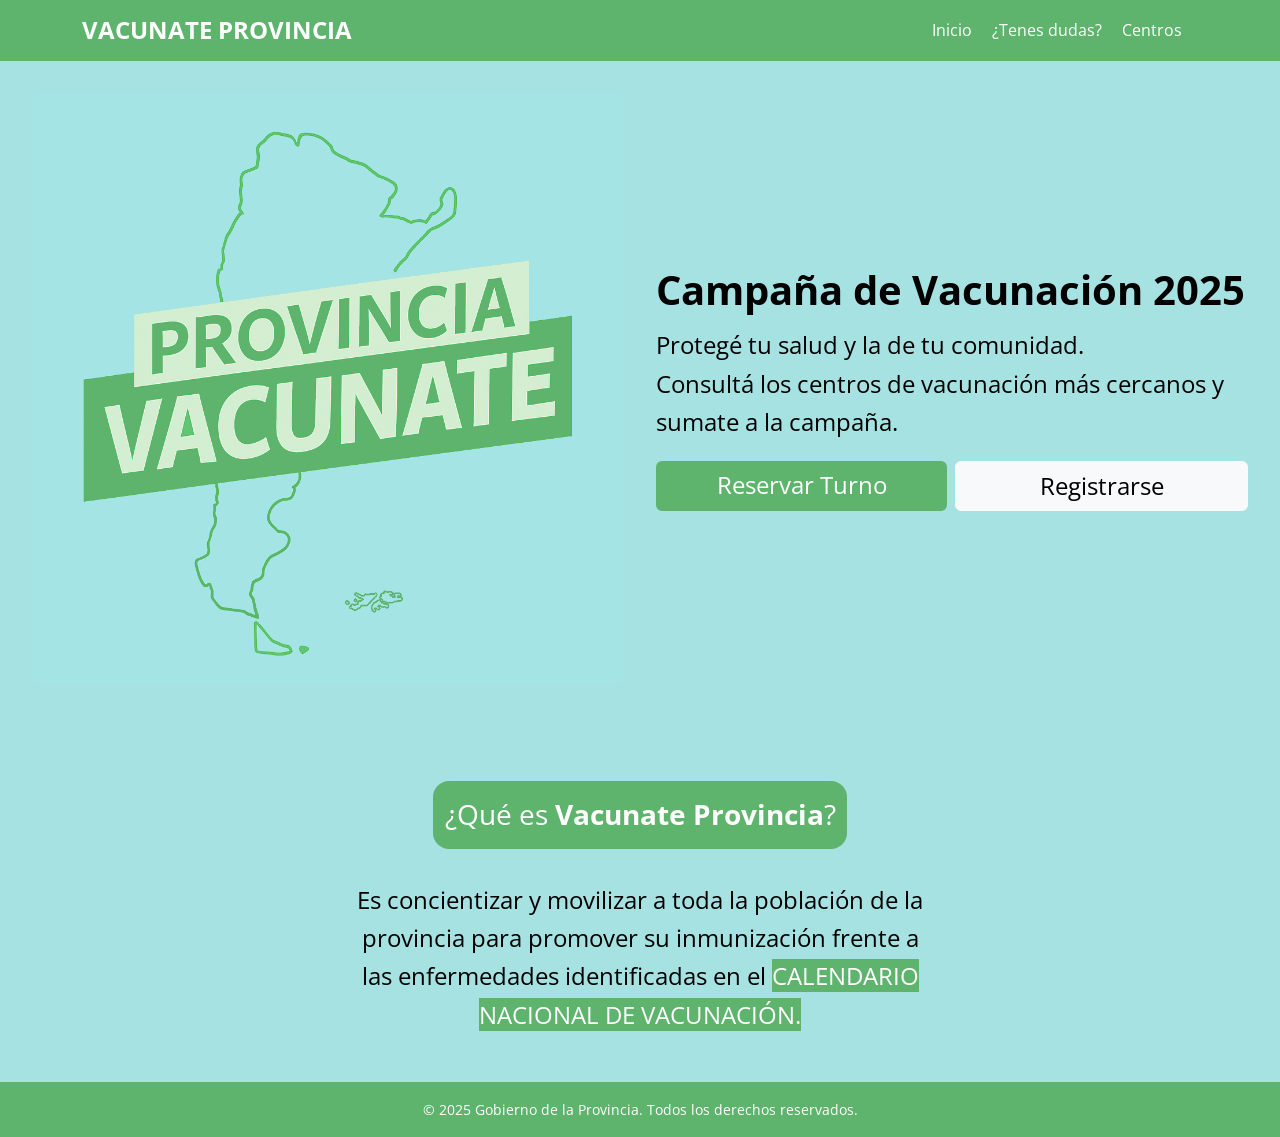
==== commit e74af093: "agregado de paginas" ====
--- a/index.html
+++ b/index.html
@@ -8,17 +8,17 @@
     <link href="https://cdn.jsdelivr.net/npm/bootstrap@5.3.0/dist/css/bootstrap.min.css" rel="stylesheet" />
     <link href="https://fonts.googleapis.com/css2?family=Open+Sans&display=swap" rel="stylesheet">
     <script src="https://cdn.jsdelivr.net/npm/bootstrap@5.2.3/dist/js/bootstrap.bundle.min.js"></script>
-    <link rel="stylesheet" href="https://cdn.jsdelivr.net/npm/bootstrap-icons@1.10.5/font/bootstrap-icons.css">
     <link href="./estilos/indice.css" rel="stylesheet" />
 </head>
 
 <body>
     <header class="py-3">
         <div class="container d-flex justify-content-between align-items-center">
-            <a href="./index.html" class="text-decoration-none" style="color:white"><h4 class="m-0 fw-bold">Vacunate Provincia</h4></a>
+            <h4 class="m-0 fw-bold">VACUNATE PROVINCIA</h4>
             <nav>
-
                 <a href="index.html" class="text-white text-decoration-none me-3">Inicio</a>
+                <a href="./paginas/preguntasFrecuentes.html" class="text-white text-decoration-none me-3">¿Tenes dudas?</a>
+                <a href="./paginas/centros.html" class="text-white text-decoration-none me-3">Centros</a>
             </nav>
         </div>
     </header>
@@ -30,8 +30,7 @@
             </div>
             <div class="hero-text d-flex flex-column gap-1">
                 <h1 class="campaña-2025 fs-1">Campaña de Vacunación 2025</h1>
-                <p class="fs-4">Protegé tu salud y la de tu comunidad.<br>Consultá los centros de vacunación más
-                    cercanos y sumate a la
+                <p class="fs-4">Protegé tu salud y la de tu comunidad.<br>Consultá los centros de vacunación más cercanos y sumate a la
                     campaña.</p>
                 <div class="d-flex gap-2 justify-btn">
                     <a href="login.html" class="btn btn-custom w-100 fs-4">Reservar Turno</a>
@@ -39,61 +38,13 @@
                 </div>
             </div>
         </section>
-        <section
-            class="hero-container d-flex flex-column align-items-center justify-content-center estilo-extra estilo-media">
-            <div class="estilo-div-pregunta fs-3 back-informativo">¿Qué es <strong>Vacunate Provincia</strong>?</div>
+        <section class="hero-container d-flex flex-column align-items-center justify-content-center estilo-extra estilo-media">
+            <div class="estilo-div-pregunta fs-3">¿Qué es <strong>Vacunate Provincia</strong>?</div>
             <div>
-                <p class="fs-4">Es concientizar y movilizar a toda la población de la provincia para
-                    promover su inmunización frente
-                    a las enfermedades identificadas en el <a
-                        href="https://www.argentina.gob.ar/sites/default/files/2025-01-v2-calendario-nacional-vacunacion.pdf"
-                        class="btn-custom back-informativo-href" style="text-decoration: none;">CALENDARIO NACIONAL DE VACUNACIÓN.</a></p>
+                <p class="text-center fs-4">Es concientizar y movilizar a toda la población de la provincia para promover su inmunización frente
+                    a las enfermedades identificadas en el <a href="https://www.argentina.gob.ar/sites/default/files/2025-01-v2-calendario-nacional-vacunacion.pdf" class="btn-custom" style="text-decoration: none;">CALENDARIO NACIONAL DE VACUNACIÓN.</a></p>
             </div>
         </section>
-        <section
-            class="hero-container d-flex flex-column align-items-center justify-content-center estilo-extra estilo-media">
-            
-                <div class="estilo-div-pregunta fs-3 back-informativo" style="align-self: center;">¿Como funciona?</div>
-                <div>
-                    <p>Mediante un registro sencillo y una reserva de turno sugerimos:
-                    <ul>
-                        <li>Las vacunas del calendario nacional</li>
-                        <li>Los centros disponibles mas cercanos segun el domicilio declarado por DNI</li>
-                        <li>Las franjas semanales y horarias con menos demanda</li>
-                    </ul>
-                    </a></p>
-                </div>
-            
-        </section>
-        <section class="icon-section">
-            <div class="icon-item">
-                <i class="bi bi-lightning-charge-fill"></i>
-                <p>Atención rápida</p>
-            </div>
-            <div class="icon-item">
-                <i class="bi bi-plus-square-fill"></i>
-                <p>Vacunación al día</p>
-            </div>
-            <div class="icon-item">
-                <i class="bi bi-people-fill"></i>
-                <p>Población inmunizada</p>
-            </div>
-        </section>
-        <div class="info-boxes">
-            <div class="d-flex justify-content-center align-items-stretch gap-3 direcion-query">
-                <div class="box equal-size p-5">
-                    <p class="margen-cero">
-                        ATENCIÓN TELEFÓNICA 24HS, LÍNEA
-                        <span class="icono-telefono">
-                            <i class="bi bi-telephone-fill"></i>
-                        </span> 148
-                    </p>
-                </div>
-                <div class="box equal-size p-5">GOBIERNO DE LA PROVINCIA</div>
-                <div class="box equal-size p-5">MINISTERIO DE SALUD</div>
-            </div>
-
-        </div>
     </main>
     <footer>
         <div class="container">
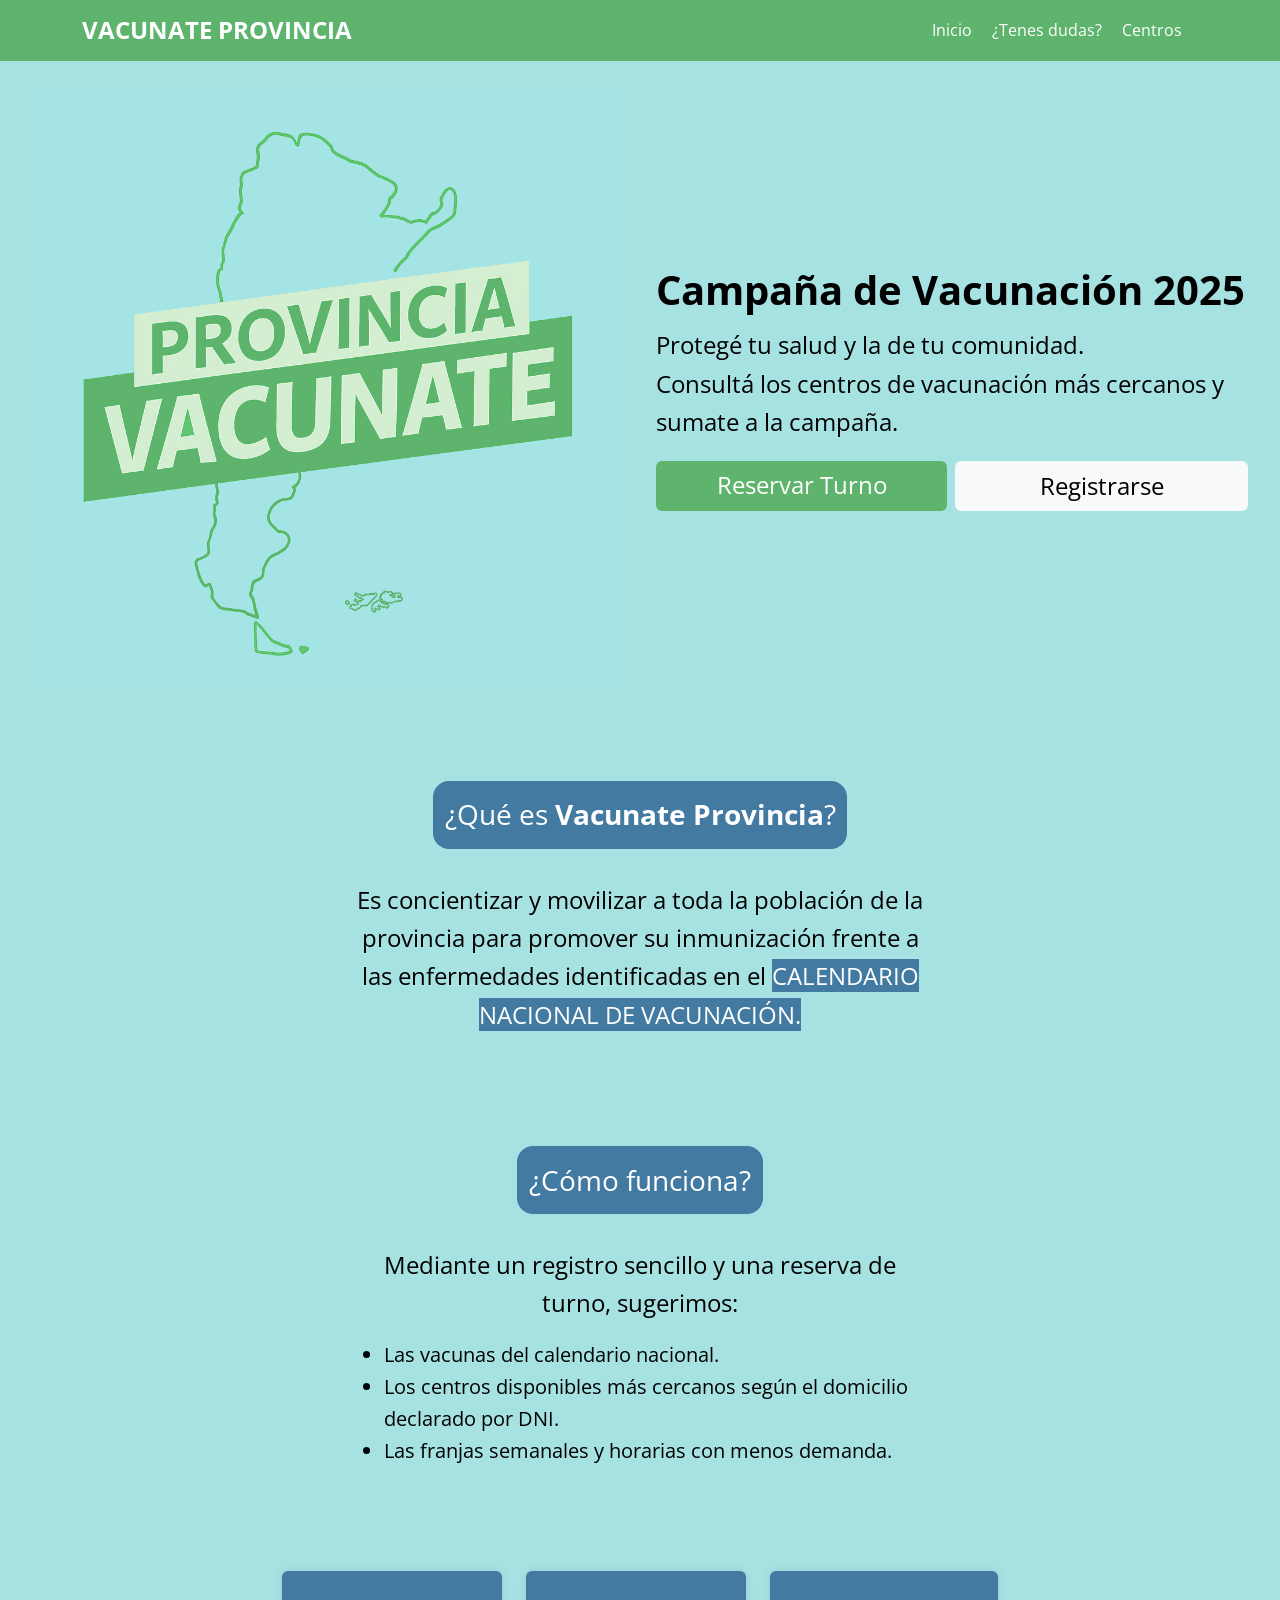
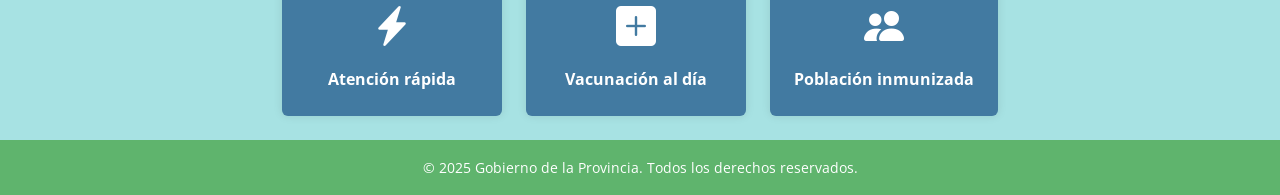
==== commit 8fd16ac0: "terminado" ====
--- a/index.html
+++ b/index.html
@@ -8,6 +8,7 @@
     <link href="https://cdn.jsdelivr.net/npm/bootstrap@5.3.0/dist/css/bootstrap.min.css" rel="stylesheet" />
     <link href="https://fonts.googleapis.com/css2?family=Open+Sans&display=swap" rel="stylesheet">
     <script src="https://cdn.jsdelivr.net/npm/bootstrap@5.2.3/dist/js/bootstrap.bundle.min.js"></script>
+    <link href="https://cdn.jsdelivr.net/npm/bootstrap-icons@1.10.5/font/bootstrap-icons.css" rel="stylesheet" />
     <link href="./estilos/indice.css" rel="stylesheet" />
 </head>
 
@@ -42,7 +43,37 @@
             <div class="estilo-div-pregunta fs-3">¿Qué es <strong>Vacunate Provincia</strong>?</div>
             <div>
                 <p class="text-center fs-4">Es concientizar y movilizar a toda la población de la provincia para promover su inmunización frente
-                    a las enfermedades identificadas en el <a href="https://www.argentina.gob.ar/sites/default/files/2025-01-v2-calendario-nacional-vacunacion.pdf" class="btn-custom" style="text-decoration: none;">CALENDARIO NACIONAL DE VACUNACIÓN.</a></p>
+                    a las enfermedades identificadas en el <a href="https://www.argentina.gob.ar/sites/default/files/2025-01-v2-calendario-nacional-vacunacion.pdf" class="btn-custom1" style="text-decoration: none;">CALENDARIO NACIONAL DE VACUNACIÓN.</a></p>
+            </div>
+        </section>
+
+        <section class="hero-container d-flex flex-column align-items-center justify-content-center estilo-extra estilo-media">
+            <div class="estilo-div-pregunta fs-3 back-informativo">¿Cómo funciona?</div>
+            <div>
+                <p class="text-center fs-4">Mediante un registro sencillo y una reserva de turno, sugerimos:</p>
+                <ul class="fs-5">
+                    <li>Las vacunas del calendario nacional.</li>
+                    <li>Los centros disponibles más cercanos según el domicilio declarado por DNI.</li>
+                    <li>Las franjas semanales y horarias con menos demanda.</li>
+                </ul>
+            </div>
+        </section>
+
+        <!-- ÍCONOS DE BENEFICIOS -->
+        <section class="icon-section text-center py-4">
+            <div class="d-flex justify-content-center gap-4 flex-wrap">
+                <div class="icon-box bg-azul text-white text-center p-4 rounded">
+                    <i class="bi bi-lightning-charge-fill fs-1 d-block mb-2"></i>
+                    <strong>Atención rápida</strong>
+                </div>
+                <div class="icon-box bg-azul text-white text-center p-4 rounded">
+                    <i class="bi bi-plus-square-fill fs-1 d-block mb-2"></i>
+                    <strong>Vacunación al día</strong>
+                </div>
+                <div class="icon-box bg-azul text-white text-center p-4 rounded">
+                    <i class="bi bi-people-fill fs-1 d-block mb-2"></i>
+                    <strong>Población inmunizada</strong>
+                </div>
             </div>
         </section>
     </main>
--- a/estilos/indice.css
+++ b/estilos/indice.css
@@ -128,11 +128,47 @@
 }
 
 .estilo-div-pregunta {
-  background-color: var(--verde);
+  background-color: var(--vacuna-color4);
   color: white;
   padding: 2%;
   border-radius: 1rem;
 }
+.btn-custom1 {
+  background-color: var(--vacuna-color4);
+  color: white;
+}
+.btn-custom1:hover {
+  background-color: var(--vacuna-color4);
+  color: white;
+}
+.bg-azul {
+  background-color: var(--vacuna-color4);
+}
+.icon-box {
+  min-width: 220px;
+  max-width: 250px;
+  border-radius: 1rem;
+  box-shadow: 0 0 10px rgba(0, 0, 0, 0.1);
+}
+
+.back-informativo {
+  background-color: #427AA1;
+}
+.back-informativo-href {
+  background-color: #427AA1;
+}
+.back-informativo-href:hover{
+background-color: #0f3435;
+}
+
+.disabled-label {
+    opacity: 0.5;
+    cursor: default;
+    pointer-events: none; /* evita que se seleccione o se pinte */
+    background-color: transparent !important;
+    color: inherit !important;
+}
+
 
 input.form-control {
   border: 1.5px solid #5fb46d;
@@ -433,92 +469,4 @@
 
 .agrandar-fuente {
   font-size: large;
-}
-
-
-.info-boxes {
-  display: flex;
-  flex-wrap: wrap;
-  gap: 1rem;
-  justify-content: center;
-  margin: 2rem auto;
-  font-weight: bolder;
-  margin-bottom: 5%;
-}
-
-.box {
-  background-color: #427AA1;
-  color: white;
-  padding: 1.5rem;
-  font-size: 1.2rem;
-  font-family: sans-serif;
-  box-shadow: 0 2px 6px rgba(0, 0, 0, 0.2);
-  transition: transform 0.3s ease;
-}
-
-.box:hover {
-  transform: scale(1.03);
-}
-
-.icon-section {
-  display: flex;
-  flex-wrap: wrap;
-  justify-content: center;
-  gap: 2rem;
-  margin: 3rem auto;
-  text-align: center;
-}
-
-.icon-item {
-  flex: 1 1 150px;
-  display: flex;
-  flex-direction: column;
-  align-items: center;
-  font-family: sans-serif;
-}
-
-.icon-item i {
-  font-size: 3rem;
-  color: #427AA1;
-  margin-bottom: 0.5rem;
-}
-
-.icon-item p {
-  font-size: 1.1rem;
-  color: #333;
-  margin: 0;
-}
-
-.margen-cero{
-margin:0%;
-}
-
-.equal-size {
-  display: flex;
-  align-items: center;
-  justify-content: center;
-  width: 30vh;       
-  height: 15vh;      
-  text-align: center; 
-}
-
-.back-informativo {
-  background-color: #427AA1;
-}
-
-.back-informativo-href {
-  background-color: #427AA1;
-}
-
-
-.back-informativo-href:hover{
-background-color: #0f3435;
-}
-
-.disabled-label {
-    opacity: 0.5;
-    cursor: default;
-    pointer-events: none; /* evita que se seleccione o se pinte */
-    background-color: transparent !important;
-    color: inherit !important;
 }
